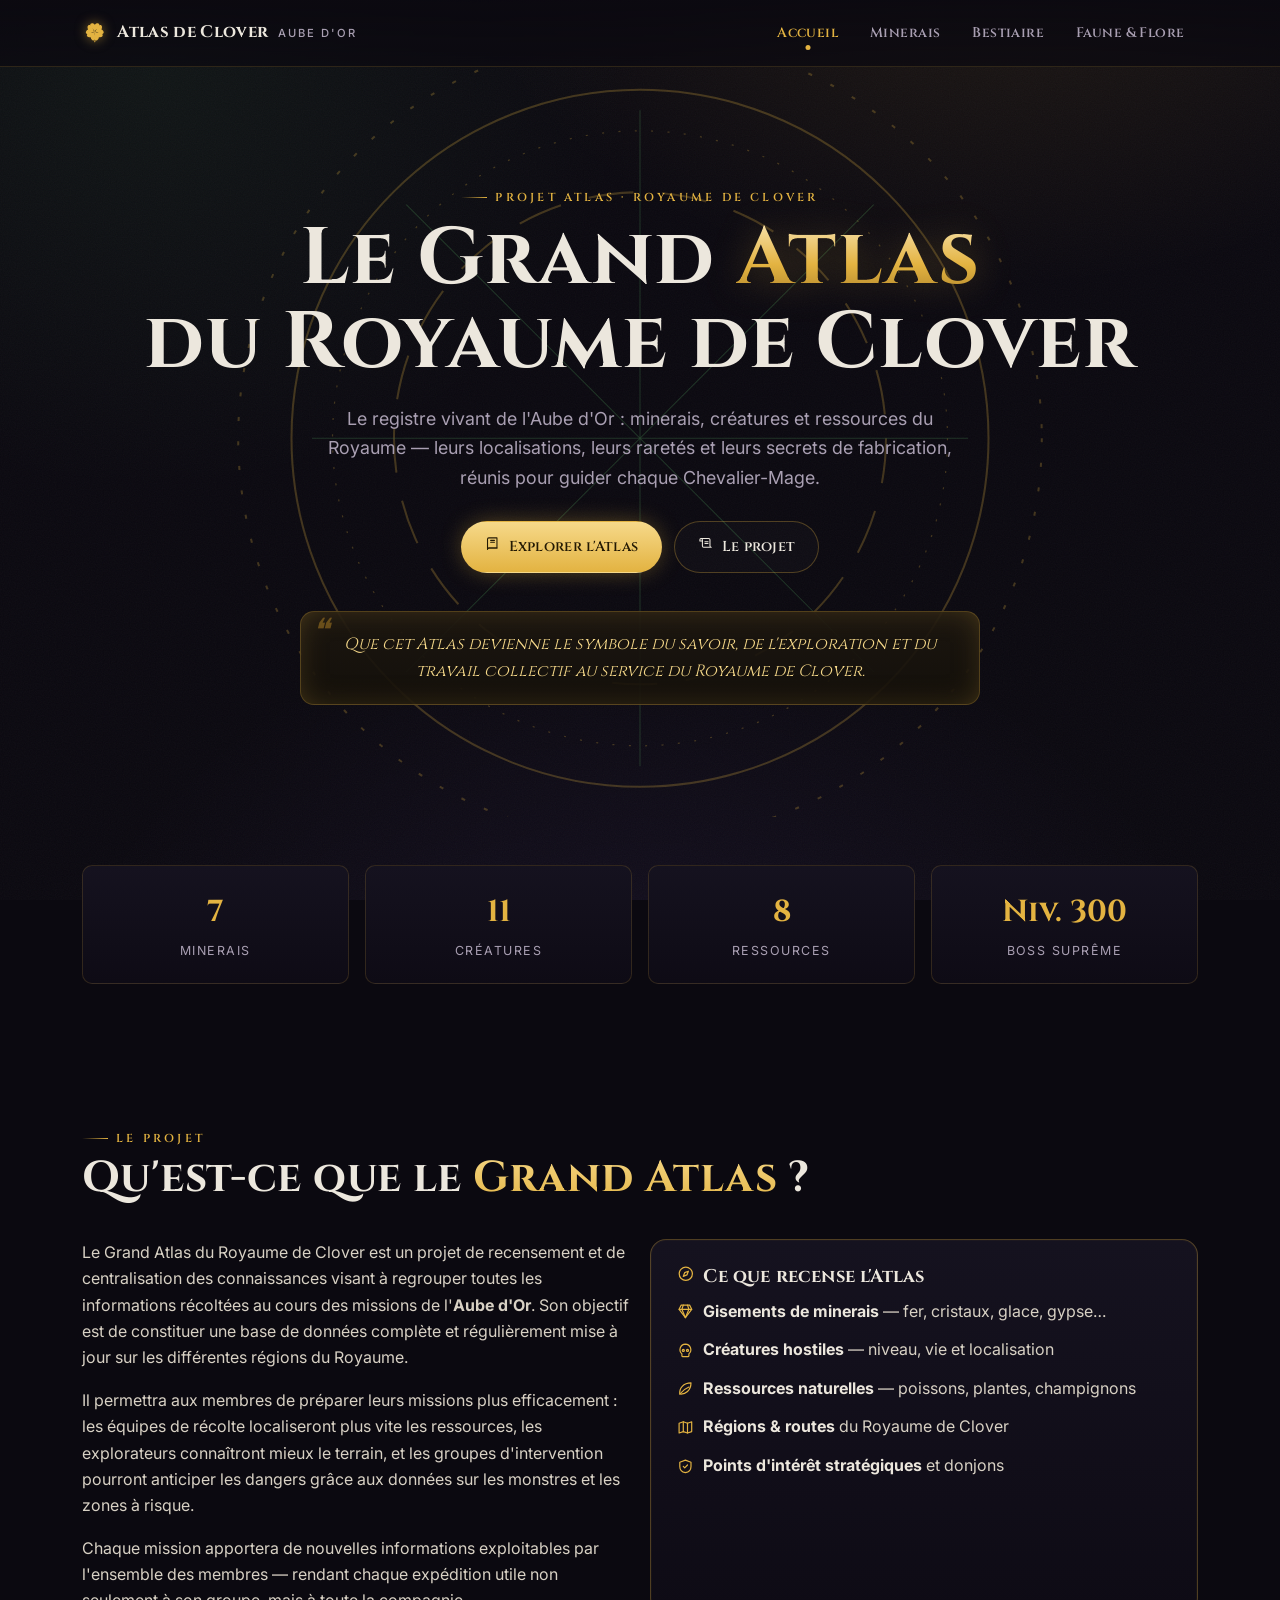
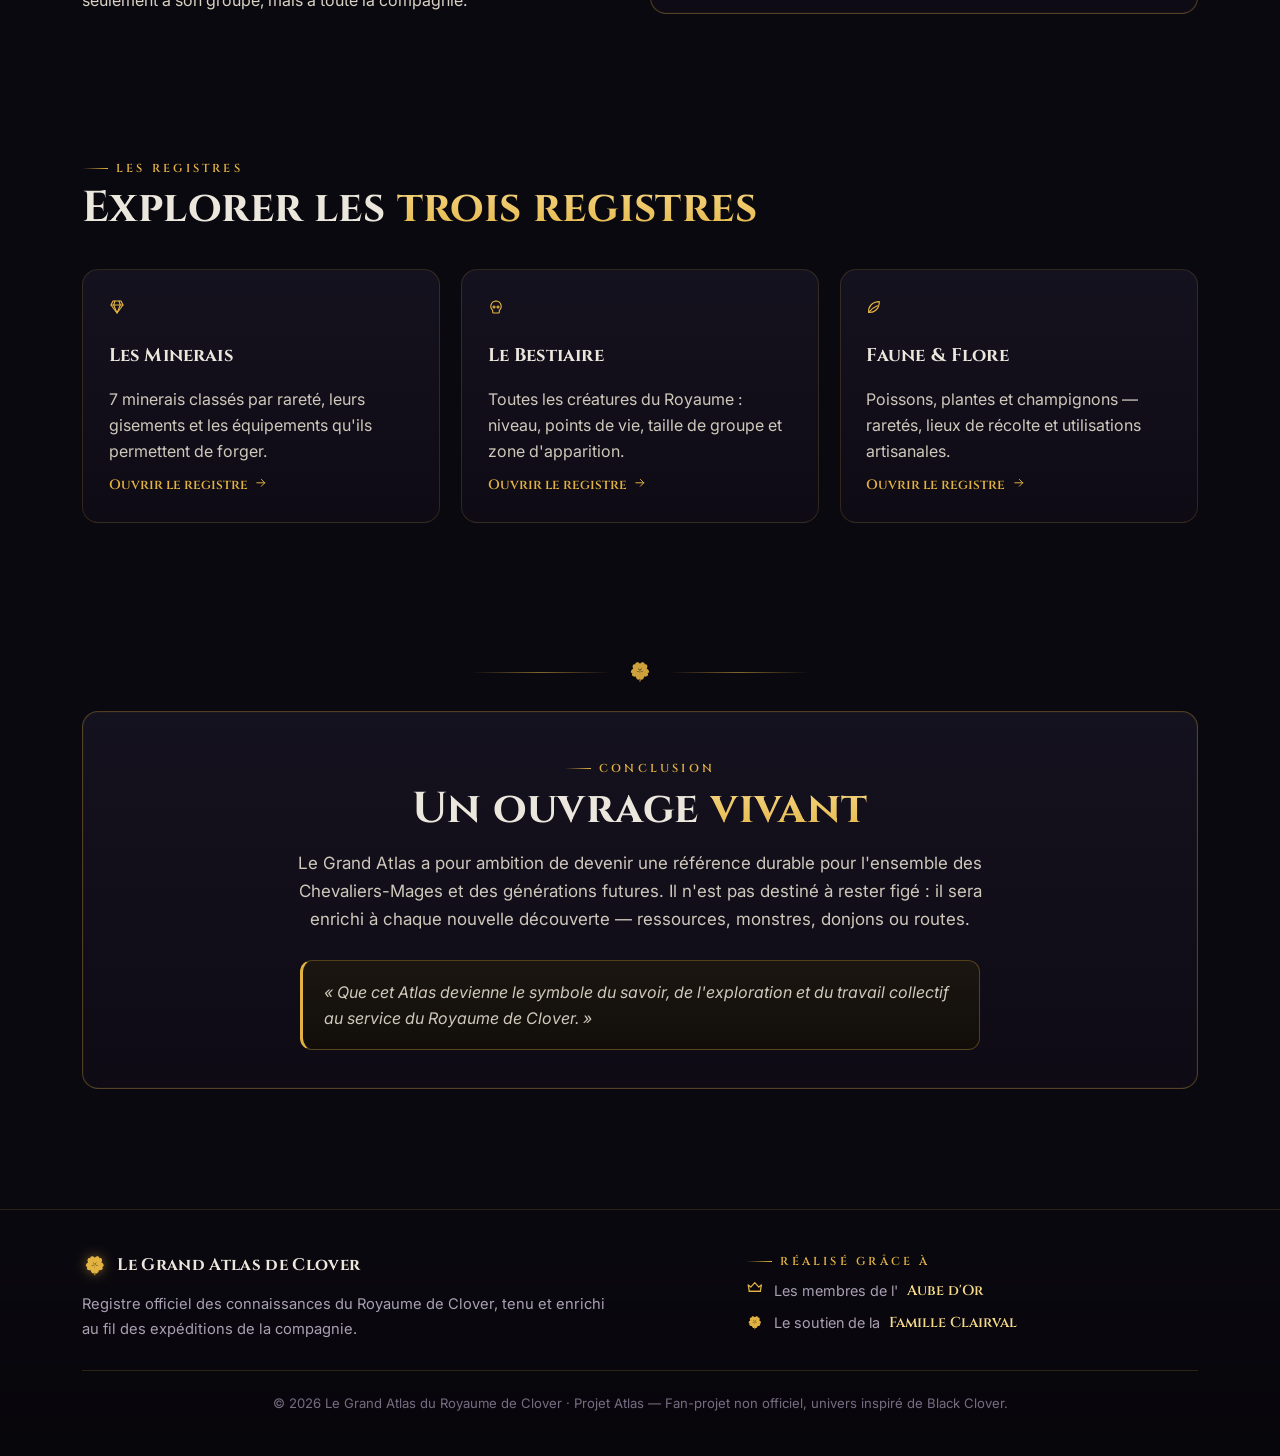
==== index.html @ 681b784f "Le Grand Atlas du Royaume de Clover — site initial Site-guide multi-pages au thème grimoire sombre (" ====
<!DOCTYPE html>
<html lang="fr">
<head>
  <meta charset="UTF-8" />
  <meta name="viewport" content="width=device-width, initial-scale=1.0" />
  <title>Le Grand Atlas du Royaume de Clover — Projet Atlas</title>
  <meta name="description" content="Le Grand Atlas du Royaume de Clover : guide officiel de l'Aube d'Or. Minerais, bestiaire, faune & flore — localisations, raretés, stats et craft." />
  <link rel="icon" href="data:image/svg+xml,<svg xmlns='http://www.w3.org/2000/svg' viewBox='-40 -40 80 88'><g fill='%23e3b341'><path d='M0 0C-2-9-16-12-16-22-16-29-8-32 0-24 8-32 16-29 16-22 16-12 2-9 0 0Z'/><path d='M0 0C-2-9-16-12-16-22-16-29-8-32 0-24 8-32 16-29 16-22 16-12 2-9 0 0Z' transform='rotate(72)'/><path d='M0 0C-2-9-16-12-16-22-16-29-8-32 0-24 8-32 16-29 16-22 16-12 2-9 0 0Z' transform='rotate(144)'/><path d='M0 0C-2-9-16-12-16-22-16-29-8-32 0-24 8-32 16-29 16-22 16-12 2-9 0 0Z' transform='rotate(216)'/><path d='M0 0C-2-9-16-12-16-22-16-29-8-32 0-24 8-32 16-29 16-22 16-12 2-9 0 0Z' transform='rotate(288)'/></g></svg>" />
  <link rel="preconnect" href="https://fonts.googleapis.com" />
  <link rel="preconnect" href="https://fonts.gstatic.com" crossorigin />
  <link href="https://fonts.googleapis.com/css2?family=Cinzel:wght@500;600;700;800&family=Inter:wght@400;500;600;700&display=swap" rel="stylesheet" />
  <link rel="stylesheet" href="css/styles.css" />
</head>
<body>

  <!-- Sprite SVG : trèfle à cinq feuilles -->
  <svg width="0" height="0" class="svg-sprite" aria-hidden="true" focusable="false" style="position:absolute">
    <symbol id="clover" viewBox="-40 -40 80 88">
      <g fill="currentColor">
        <path d="M0 0C-2-9-16-12-16-22-16-29-8-32 0-24 8-32 16-29 16-22 16-12 2-9 0 0Z"/>
        <path d="M0 0C-2-9-16-12-16-22-16-29-8-32 0-24 8-32 16-29 16-22 16-12 2-9 0 0Z" transform="rotate(72)"/>
        <path d="M0 0C-2-9-16-12-16-22-16-29-8-32 0-24 8-32 16-29 16-22 16-12 2-9 0 0Z" transform="rotate(144)"/>
        <path d="M0 0C-2-9-16-12-16-22-16-29-8-32 0-24 8-32 16-29 16-22 16-12 2-9 0 0Z" transform="rotate(216)"/>
        <path d="M0 0C-2-9-16-12-16-22-16-29-8-32 0-24 8-32 16-29 16-22 16-12 2-9 0 0Z" transform="rotate(288)"/>
      </g>
      <path d="M0 0C2 14 2 26 0 35" fill="none" stroke="currentColor" stroke-width="3.4" stroke-linecap="round"/>
    </symbol>
  </svg>

  <!-- ===== HEADER ===== -->
  <header class="header">
    <div class="container nav">
      <a href="index.html" class="brand">
        <svg class="clover clover--gold"><use href="#clover"/></svg>
        Atlas de Clover <small>Aube d'Or</small>
      </a>
      <nav class="nav-links" id="menu" aria-label="Navigation principale">
        <a href="index.html" class="is-active">Accueil</a>
        <a href="minerais.html">Minerais</a>
        <a href="bestiaire.html">Bestiaire</a>
        <a href="faune-flore.html">Faune &amp; Flore</a>
      </nav>
      <button class="burger" aria-label="Ouvrir le menu" aria-expanded="false">☰</button>
    </div>
  </header>

  <!-- ===== HERO ===== -->
  <section class="hero">
    <div class="hero-circle" aria-hidden="true">
      <svg viewBox="0 0 400 400" fill="none" stroke="rgba(227,179,65,.5)">
        <circle class="ring2" cx="200" cy="200" r="196" stroke-width="1" stroke-dasharray="2 10"/>
        <circle cx="200" cy="200" r="170" stroke-width="1"/>
        <circle cx="200" cy="200" r="150" stroke-width=".6" stroke-dasharray="1 7"/>
        <circle class="ring2" cx="200" cy="200" r="120" stroke-width="1" stroke-dasharray="22 14"/>
        <g stroke="rgba(95,191,106,.45)">
          <path d="M200 40 L200 360 M40 200 L360 200" stroke-width=".5"/>
          <path d="M86 86 L314 314 M314 86 L86 314" stroke-width=".5"/>
        </g>
      </svg>
    </div>
    <div class="container">
      <span class="kicker">Projet Atlas · Royaume de Clover</span>
      <h1>Le Grand <span class="gold">Atlas</span><br />du Royaume de Clover</h1>
      <p class="tagline">Le registre vivant de l'Aube d'Or : minerais, créatures et ressources du Royaume — leurs localisations, leurs raretés et leurs secrets de fabrication, réunis pour guider chaque Chevalier-Mage.</p>
      <div class="hero-actions">
        <a href="minerais.html" class="btn btn-primary"><span data-ico="book"></span> Explorer l'Atlas</a>
        <a href="#projet" class="btn btn-ghost"><span data-ico="scroll"></span> Le projet</a>
      </div>
      <p class="quote-scroll">Que cet Atlas devienne le symbole du savoir, de l'exploration et du travail collectif au service du Royaume de Clover.</p>
    </div>
  </section>

  <!-- ===== STATS ===== -->
  <section class="container section--tight">
    <div class="stats">
      <div class="stat reveal"><div class="num">7</div><div class="lbl">Minerais</div></div>
      <div class="stat reveal"><div class="num">11</div><div class="lbl">Créatures</div></div>
      <div class="stat reveal"><div class="num">8</div><div class="lbl">Ressources</div></div>
      <div class="stat reveal"><div class="num">Niv. 300</div><div class="lbl">Boss suprême</div></div>
    </div>
  </section>

  <!-- ===== LE PROJET ===== -->
  <section class="container section" id="projet">
    <div class="section-head">
      <span class="kicker">Le projet</span>
      <h2 class="section-title">Qu'est-ce que le <span class="accent">Grand Atlas</span> ?</h2>
    </div>
    <div class="grid grid-2">
      <div class="prose reveal">
        <p>Le Grand Atlas du Royaume de Clover est un projet de recensement et de centralisation des connaissances visant à regrouper toutes les informations récoltées au cours des missions de l'<b>Aube d'Or</b>. Son objectif est de constituer une base de données complète et régulièrement mise à jour sur les différentes régions du Royaume.</p>
        <p>Il permettra aux membres de préparer leurs missions plus efficacement : les équipes de récolte localiseront plus vite les ressources, les explorateurs connaîtront mieux le terrain, et les groupes d'intervention pourront anticiper les dangers grâce aux données sur les monstres et les zones à risque.</p>
        <p>Chaque mission apportera de nouvelles informations exploitables par l'ensemble des membres — rendant chaque expédition utile non seulement à son groupe, mais à toute la compagnie.</p>
      </div>
      <div class="panel panel--accent reveal">
        <h3><span data-ico="compass"></span> Ce que recense l'Atlas</h3>
        <ul class="list-clean" style="margin-top:.4rem">
          <li><span data-ico="gem"></span><span><b>Gisements de minerais</b> — fer, cristaux, glace, gypse…</span></li>
          <li><span data-ico="skull"></span><span><b>Créatures hostiles</b> — niveau, vie et localisation</span></li>
          <li><span data-ico="leaf"></span><span><b>Ressources naturelles</b> — poissons, plantes, champignons</span></li>
          <li><span data-ico="map"></span><span><b>Régions &amp; routes</b> du Royaume de Clover</span></li>
          <li><span data-ico="shield"></span><span><b>Points d'intérêt stratégiques</b> et donjons</span></li>
        </ul>
      </div>
    </div>
  </section>

  <!-- ===== HUB ===== -->
  <section class="container section--tight">
    <div class="section-head">
      <span class="kicker">Les registres</span>
      <h2 class="section-title">Explorer les <span class="accent">trois registres</span></h2>
    </div>
    <div class="grid grid-3">
      <a href="minerais.html" class="panel hub-card reveal">
        <span class="ico-lg" data-ico="gem"></span>
        <h3>Les Minerais</h3>
        <p>7 minerais classés par rareté, leurs gisements et les équipements qu'ils permettent de forger.</p>
        <span class="go">Ouvrir le registre <span data-ico="arrow"></span></span>
      </a>
      <a href="bestiaire.html" class="panel hub-card reveal">
        <span class="ico-lg" data-ico="skull"></span>
        <h3>Le Bestiaire</h3>
        <p>Toutes les créatures du Royaume : niveau, points de vie, taille de groupe et zone d'apparition.</p>
        <span class="go">Ouvrir le registre <span data-ico="arrow"></span></span>
      </a>
      <a href="faune-flore.html" class="panel hub-card reveal">
        <span class="ico-lg" data-ico="leaf"></span>
        <h3>Faune &amp; Flore</h3>
        <p>Poissons, plantes et champignons — raretés, lieux de récolte et utilisations artisanales.</p>
        <span class="go">Ouvrir le registre <span data-ico="arrow"></span></span>
      </a>
    </div>
  </section>

  <!-- ===== CONCLUSION ===== -->
  <section class="container section">
    <div class="ornament reveal"><svg class="clover clover--gold" style="width:26px;height:26px"><use href="#clover"/></svg></div>
    <div class="panel panel--accent reveal" style="margin-top:1.6rem;text-align:center;padding:2.4rem clamp(1.2rem,4vw,2.6rem)">
      <span class="kicker" style="justify-content:center">Conclusion</span>
      <h2 class="section-title" style="margin-bottom:1rem">Un ouvrage <span class="accent">vivant</span></h2>
      <p class="lead" style="margin:0 auto 1rem">Le Grand Atlas a pour ambition de devenir une référence durable pour l'ensemble des Chevaliers-Mages et des générations futures. Il n'est pas destiné à rester figé : il sera enrichi à chaque nouvelle découverte — ressources, monstres, donjons ou routes.</p>
      <p class="scroll-note" style="display:inline-block;text-align:left;max-width:680px;margin-top:.6rem">« Que cet Atlas devienne le symbole du savoir, de l'exploration et du travail collectif au service du Royaume de Clover. »</p>
    </div>
  </section>

  <!-- ===== FOOTER ===== -->
  <footer class="footer">
    <div class="container">
      <div class="footer-grid">
        <div>
          <a href="index.html" class="brand"><svg class="clover clover--gold"><use href="#clover"/></svg> Le Grand Atlas de Clover</a>
          <p>Registre officiel des connaissances du Royaume de Clover, tenu et enrichi au fil des expéditions de la compagnie.</p>
        </div>
        <div class="credits">
          <span class="kicker">Réalisé grâce à</span>
          <div class="credit"><span data-ico="crown"></span> Les membres de l'<b>Aube d'Or</b></div>
          <div class="credit"><svg class="clover clover--gold"><use href="#clover"/></svg> Le soutien de la <b>Famille Clairval</b></div>
        </div>
      </div>
      <div class="footer-copy">© <span data-year>2026</span> Le Grand Atlas du Royaume de Clover · Projet Atlas — Fan-projet non officiel, univers inspiré de Black Clover.</div>
    </div>
  </footer>

  <script src="js/main.js"></script>
</body>
</html>
---- css/styles.css ----
/* =====================================================================
   LE GRAND ATLAS DU ROYAUME DE CLOVER — Projet Atlas
   Thème "grimoire sombre" · HTML/CSS/JS pur
   Toutes les couleurs sont réglables ici (section :root).
   ===================================================================== */

:root{
  /* Fonds & surfaces */
  --bg:#0b0910;
  --bg-2:#0e0b15;
  --surface:#15121f;
  --surface-2:#1b1626;
  --parchment:#1d1710;
  /* Lignes / bordures dorées */
  --line:rgba(227,179,65,.16);
  --line-2:rgba(227,179,65,.30);
  --line-strong:rgba(227,179,65,.55);
  /* Accents */
  --gold:#e3b341;
  --gold-2:#f6d98a;
  --gold-deep:#9c7322;
  --clover:#5fbf6a;
  --clover-deep:#2f7d3a;
  --crimson:#d2483b;
  --purple:#9a6cff;
  /* Texte */
  --ink:#ece7dd;
  --muted:#a99fb2;
  --muted-2:#766c82;
  /* Raretés / classifications */
  --r-commune:#9aa6b0;
  --r-rare:#49a0ff;
  --r-epique:#b15cff;
  --r-legendaire:#f3a83a;
  --r-mythique:#ff5277;
  --r-divin:#2dd4bf;
  --r-artifact:#ffd76a;
  /* Layout */
  --maxw:1180px;
  --radius:16px;
  --radius-sm:10px;
  --shadow:0 18px 50px -22px rgba(0,0,0,.85);
  --glow-gold:0 0 24px -4px rgba(227,179,65,.45);
  --font-display:'Cinzel',Georgia,serif;
  --font-body:'Inter',system-ui,-apple-system,Segoe UI,Roboto,sans-serif;
}

*{box-sizing:border-box;margin:0;padding:0}
html{scroll-behavior:smooth}
body{
  font-family:var(--font-body);
  color:var(--ink);
  background:var(--bg);
  line-height:1.65;
  -webkit-font-smoothing:antialiased;
  overflow-x:hidden;
  position:relative;
}
/* Texture parcheminée + halo magique en fond */
body::before{
  content:"";position:fixed;inset:0;z-index:-2;pointer-events:none;
  background:
    radial-gradient(900px 600px at 78% -8%, rgba(227,179,65,.10), transparent 60%),
    radial-gradient(800px 700px at 12% 8%, rgba(95,191,106,.07), transparent 60%),
    radial-gradient(1000px 800px at 50% 120%, rgba(154,108,255,.08), transparent 60%),
    var(--bg);
}
body::after{
  content:"";position:fixed;inset:0;z-index:-1;pointer-events:none;opacity:.04;
  background-image:url("data:image/svg+xml,%3Csvg xmlns='http://www.w3.org/2000/svg' width='160' height='160'%3E%3Cfilter id='n'%3E%3CfeTurbulence type='fractalNoise' baseFrequency='0.85' numOctaves='2'/%3E%3C/filter%3E%3Crect width='100%25' height='100%25' filter='url(%23n)'/%3E%3C/svg%3E");
}

img{max-width:100%;display:block}
a{color:inherit;text-decoration:none}

.container{width:100%;max-width:var(--maxw);margin-inline:auto;padding-inline:clamp(1rem,4vw,2rem)}

/* ---------- Typographie ---------- */
h1,h2,h3,.display{font-family:var(--font-display);font-weight:700;line-height:1.15;letter-spacing:.01em}
.kicker{
  display:inline-flex;align-items:center;gap:.5rem;
  font-family:var(--font-display);font-size:.72rem;font-weight:600;
  letter-spacing:.28em;text-transform:uppercase;color:var(--gold);
}
.kicker::before{content:"";width:26px;height:1px;background:linear-gradient(90deg,transparent,var(--gold))}
.section-title{font-size:clamp(1.7rem,4vw,2.7rem);margin:.4rem 0 0}
.section-title .accent{
  background:linear-gradient(180deg,var(--gold-2),var(--gold));
  -webkit-background-clip:text;background-clip:text;color:transparent;
}
.lead{color:var(--muted);font-size:1.06rem;max-width:64ch}
.prose p{color:#d8d1c4;margin-bottom:1rem;max-width:74ch}
.prose p:last-child{margin-bottom:0}

/* ---------- Sections / ornements ---------- */
.section{padding-block:clamp(3rem,7vw,5.5rem)}
.section--tight{padding-block:clamp(2rem,4vw,3rem)}
.section-head{margin-bottom:2.2rem}
.ornament{display:flex;align-items:center;justify-content:center;gap:1rem;color:var(--gold-deep);margin:0 auto}
.ornament::before,.ornament::after{content:"";height:1px;width:min(140px,22vw);background:linear-gradient(90deg,transparent,var(--line-strong),transparent)}
.ornament svg{width:26px;height:26px;opacity:.9}

/* ---------- Clover mark ---------- */
.clover{width:1em;height:1em;display:inline-block;vertical-align:-.14em;color:var(--clover)}
.clover--gold{color:var(--gold)}

/* ---------- Header / Nav ---------- */
.header{
  position:sticky;top:0;z-index:50;
  backdrop-filter:blur(12px);
  background:linear-gradient(180deg,rgba(11,9,16,.94),rgba(11,9,16,.72));
  border-bottom:1px solid var(--line);
}
.nav{display:flex;align-items:center;gap:1.2rem;height:66px}
.brand{display:flex;align-items:center;gap:.6rem;font-family:var(--font-display);font-weight:700;font-size:1.05rem;letter-spacing:.02em}
.brand .clover{width:1.6rem;height:1.6rem;filter:drop-shadow(0 0 6px rgba(227,179,65,.5))}
.brand small{color:var(--muted);font-weight:500;font-family:var(--font-body);font-size:.7rem;letter-spacing:.18em;text-transform:uppercase}
.nav-links{display:flex;gap:.3rem;margin-left:auto}
.nav-links a{
  font-family:var(--font-display);font-size:.86rem;font-weight:600;letter-spacing:.03em;
  color:var(--muted);padding:.5rem .85rem;border-radius:999px;transition:.2s;position:relative;
}
.nav-links a:hover{color:var(--ink);background:rgba(227,179,65,.08)}
.nav-links a.is-active{color:var(--gold)}
.nav-links a.is-active::after{
  content:"";position:absolute;left:50%;bottom:2px;transform:translateX(-50%);
  width:5px;height:5px;border-radius:50%;background:var(--gold);box-shadow:var(--glow-gold)
}
.burger{display:none;margin-left:auto;background:none;border:1px solid var(--line-2);color:var(--gold);
  font-size:1.2rem;width:42px;height:42px;border-radius:10px;cursor:pointer}

/* ---------- Boutons ---------- */
.btn{
  display:inline-flex;align-items:center;gap:.55rem;cursor:pointer;
  font-family:var(--font-display);font-weight:600;font-size:.9rem;letter-spacing:.02em;
  padding:.8rem 1.4rem;border-radius:999px;border:1px solid transparent;transition:.22s;
}
.btn svg{width:1.05em;height:1.05em}
.btn-primary{background:linear-gradient(180deg,var(--gold-2),var(--gold));color:#241a04;box-shadow:var(--glow-gold)}
.btn-primary:hover{transform:translateY(-2px);box-shadow:0 0 30px -2px rgba(227,179,65,.6)}
.btn-ghost{border-color:var(--line-2);color:var(--ink);background:rgba(255,255,255,.02)}
.btn-ghost:hover{border-color:var(--gold);color:var(--gold);transform:translateY(-2px)}

/* ---------- Hero ---------- */
.hero{position:relative;overflow:hidden;padding-block:clamp(3.5rem,9vw,7rem);text-align:center}
.hero-circle{
  position:absolute;top:50%;left:50%;width:min(820px,120vw);aspect-ratio:1;translate:-50% -50%;
  z-index:-1;opacity:.5;pointer-events:none;
}
.hero-circle svg{width:100%;height:100%;animation:spin 60s linear infinite}
.hero-circle svg .ring2{animation:spin 90s linear infinite reverse;transform-origin:center}
@keyframes spin{to{transform:rotate(360deg)}}
.hero h1{font-size:clamp(2.4rem,7vw,5rem);margin:.6rem 0;line-height:1.05}
.hero h1 .gold{
  background:linear-gradient(180deg,#fff4d6,var(--gold) 55%,var(--gold-deep));
  -webkit-background-clip:text;background-clip:text;color:transparent;
  filter:drop-shadow(0 2px 18px rgba(227,179,65,.3));
}
.hero .tagline{color:var(--muted);font-size:1.12rem;max-width:60ch;margin:1.2rem auto 0}
.hero-actions{display:flex;gap:.8rem;justify-content:center;flex-wrap:wrap;margin-top:1.8rem}
.quote-scroll{
  margin:2.4rem auto 0;max-width:680px;padding:1.2rem 1.6rem;
  background:linear-gradient(180deg,rgba(29,23,16,.9),rgba(20,16,10,.9));
  border:1px solid var(--line-2);border-radius:14px;position:relative;
  font-family:var(--font-display);font-style:italic;color:var(--gold-2);font-size:1.02rem;
  box-shadow:inset 0 0 40px -20px rgba(227,179,65,.5)
}
.quote-scroll::before{content:"❝";position:absolute;top:-.4rem;left:.7rem;color:var(--gold-deep);font-size:2rem;opacity:.6}

/* ---------- Stats ---------- */
.stats{display:grid;grid-template-columns:repeat(4,1fr);gap:1rem}
.stat{
  text-align:center;padding:1.3rem 1rem;border-radius:var(--radius-sm);
  background:linear-gradient(180deg,var(--surface),var(--bg-2));border:1px solid var(--line);
}
.stat .num{font-family:var(--font-display);font-size:clamp(1.3rem,3vw,1.9rem);color:var(--gold);font-weight:700}
.stat .lbl{font-size:.78rem;color:var(--muted);text-transform:uppercase;letter-spacing:.12em;margin-top:.25rem}

/* ---------- Grilles & panneaux ---------- */
.grid{display:grid;gap:1.3rem}
.grid-2{grid-template-columns:repeat(2,1fr)}
.grid-3{grid-template-columns:repeat(3,1fr)}
.grid-4{grid-template-columns:repeat(4,1fr)}
.grid-auto{grid-template-columns:repeat(auto-fill,minmax(290px,1fr))}

.panel{
  background:linear-gradient(180deg,var(--surface),var(--bg-2));
  border:1px solid var(--line);border-radius:var(--radius);padding:1.6rem;position:relative;
}
.panel--accent{border-color:var(--line-2);box-shadow:inset 0 0 0 1px rgba(227,179,65,.04)}
.panel h3{font-size:1.15rem;display:flex;align-items:center;gap:.55rem;margin-bottom:.6rem}
.panel h3 .clover,.panel h3 svg{width:1.1rem;height:1.1rem;color:var(--gold)}
.panel p{color:#cfc8bb}

/* Carte-lien du hub */
.hub-card{display:flex;flex-direction:column;gap:.6rem;transition:.25s;overflow:hidden}
.hub-card:hover{transform:translateY(-4px);border-color:var(--line-strong);box-shadow:var(--shadow)}
.hub-card .ico-lg{width:40px;height:40px;color:var(--gold)}
.hub-card .go{margin-top:auto;color:var(--gold);font-weight:600;font-size:.85rem;font-family:var(--font-display);display:inline-flex;gap:.4rem;align-items:center}
.hub-card:hover .go svg{transform:translateX(4px)}
.hub-card .go svg{transition:.2s;width:1em;height:1em}

/* ---------- Badges de rareté ---------- */
.rarity{
  --c:var(--r-commune);
  display:inline-flex;align-items:center;gap:.4rem;font-family:var(--font-display);
  font-size:.72rem;font-weight:600;letter-spacing:.08em;text-transform:uppercase;
  padding:.28rem .7rem;border-radius:999px;color:var(--c);
  border:1px solid color-mix(in srgb,var(--c) 50%,transparent);
  background:color-mix(in srgb,var(--c) 12%,transparent);
}
.rarity::before{content:"";width:7px;height:7px;border-radius:50%;background:var(--c);box-shadow:0 0 8px var(--c)}
.rarity.commune{--c:var(--r-commune)}
.rarity.rare{--c:var(--r-rare)}
.rarity.epique{--c:var(--r-epique)}
.rarity.legendaire{--c:var(--r-legendaire)}
.rarity.mythique{--c:var(--r-mythique)}
.rarity.divin{--c:var(--r-divin)}
.rarity.artifact{
  color:#1c1407;border:none;
  background:linear-gradient(110deg,#f6d98a,#5fbf6a,#2dd4bf,#f3a83a);
  background-size:300% 100%;animation:shimmer 6s linear infinite
}
.rarity.artifact::before{background:#1c1407;box-shadow:none}
@keyframes shimmer{to{background-position:300% 0}}

/* ---------- Cartes Minerai / Ressource ---------- */
.card{
  background:linear-gradient(180deg,var(--surface),var(--bg-2));
  border:1px solid var(--line);border-radius:var(--radius);overflow:hidden;
  display:flex;flex-direction:column;transition:.25s;
}
.card:hover{transform:translateY(-5px);border-color:var(--line-2);box-shadow:var(--shadow)}
.card-media{position:relative;aspect-ratio:16/10;overflow:hidden;background:#000}
.card-media img{width:100%;height:100%;object-fit:cover;transition:.4s}
.card:hover .card-media img{transform:scale(1.06)}
.card-media::after{content:"";position:absolute;inset:0;background:linear-gradient(180deg,transparent 55%,rgba(11,9,16,.85))}
.card-media .rarity{position:absolute;top:.7rem;left:.7rem;z-index:2;backdrop-filter:blur(4px)}
.card-body{padding:1.1rem 1.2rem 1.3rem;display:flex;flex-direction:column;gap:.55rem;flex:1}
.card-title{font-family:var(--font-display);font-size:1.18rem;font-weight:700;color:var(--ink)}
.meta-line{display:flex;align-items:center;gap:.5rem;font-size:.86rem;color:var(--muted)}
.meta-line svg{width:1em;height:1em;color:var(--gold);flex:none}
.craft{
  margin-top:.3rem;font-size:.85rem;color:#d8d1c4;
  border-top:1px dashed var(--line-2);padding-top:.7rem;display:flex;gap:.5rem;align-items:flex-start
}
.craft svg{width:1.05em;height:1.05em;color:var(--clover);flex:none;margin-top:.15rem}
.craft b{color:var(--gold-2);font-weight:600}

/* ---------- Cartes Monstre (bestiaire) ---------- */
.beast{
  background:linear-gradient(180deg,var(--surface),var(--bg-2));
  border:1px solid var(--line);border-radius:var(--radius);overflow:hidden;transition:.25s;
  display:flex;flex-direction:column;
}
.beast:hover{transform:translateY(-5px);box-shadow:var(--shadow);border-color:var(--line-2)}
.beast.boss{border-color:color-mix(in srgb,var(--crimson) 55%,transparent);box-shadow:0 0 30px -12px rgba(210,72,59,.6)}
.beast-media{position:relative;aspect-ratio:16/11;background:#000;overflow:hidden}
.beast-media img{width:100%;height:100%;object-fit:cover;transition:.4s}
.beast:hover .beast-media img{transform:scale(1.05)}
.beast-media::after{content:"";position:absolute;inset:0;background:linear-gradient(180deg,transparent 50%,rgba(11,9,16,.8))}
.lvl-badge{
  position:absolute;top:.7rem;left:.7rem;z-index:2;display:flex;align-items:center;gap:.45rem;
  font-family:var(--font-display);font-weight:700;font-size:.8rem;padding:.3rem .7rem;border-radius:999px;
  background:rgba(11,9,16,.7);backdrop-filter:blur(4px);border:1px solid var(--line-2);color:var(--ink)
}
.lvl-badge .dot{width:8px;height:8px;border-radius:50%;background:var(--danger,#5fbf6a);box-shadow:0 0 8px var(--danger,#5fbf6a)}
.boss-tag{
  position:absolute;top:.7rem;right:.7rem;z-index:2;font-family:var(--font-display);font-weight:700;
  font-size:.72rem;letter-spacing:.15em;padding:.3rem .65rem;border-radius:6px;color:#fff;
  background:linear-gradient(180deg,#e2594a,var(--crimson));box-shadow:0 0 16px -2px rgba(210,72,59,.8)
}
.beast-body{padding:1.1rem 1.2rem 1.3rem}
.beast-title{font-family:var(--font-display);font-size:1.2rem;font-weight:700;margin-bottom:.7rem;display:flex;align-items:center;justify-content:space-between;gap:.5rem}
.stat-grid{display:grid;grid-template-columns:1fr 1fr;gap:.5rem .8rem;margin-bottom:.7rem}
.stat-cell{display:flex;flex-direction:column;gap:.1rem;background:rgba(255,255,255,.02);border:1px solid var(--line);border-radius:8px;padding:.45rem .6rem}
.stat-cell .k{font-size:.66rem;text-transform:uppercase;letter-spacing:.1em;color:var(--muted-2)}
.stat-cell .v{font-family:var(--font-display);font-weight:600;color:var(--ink);font-size:.95rem}
.stat-cell .v.hp{color:var(--crimson)}
.stat-cell .v.lv{color:var(--gold)}
.beast .loc{display:flex;gap:.45rem;align-items:flex-start;font-size:.85rem;color:var(--muted)}
.beast .loc svg{width:1em;height:1em;color:var(--gold);flex:none;margin-top:.2rem}
.tag-attack{display:inline-flex;align-items:center;gap:.35rem;font-size:.74rem;padding:.22rem .6rem;border-radius:999px;margin-top:.6rem;
  border:1px solid var(--line-2);color:var(--muted)}
.tag-attack.magic{color:var(--purple);border-color:color-mix(in srgb,var(--purple) 45%,transparent);background:color-mix(in srgb,var(--purple) 10%,transparent)}
.tag-attack.phys{color:var(--clover);border-color:color-mix(in srgb,var(--clover) 40%,transparent);background:color-mix(in srgb,var(--clover) 10%,transparent)}

/* ---------- Filtres ---------- */
.filters{display:flex;flex-wrap:wrap;gap:.5rem;margin-bottom:1.8rem;align-items:center}
.filters .flabel{font-family:var(--font-display);font-size:.78rem;letter-spacing:.12em;text-transform:uppercase;color:var(--muted-2);margin-right:.3rem}
.chip{
  font-family:var(--font-body);font-size:.82rem;font-weight:500;cursor:pointer;
  padding:.4rem .9rem;border-radius:999px;border:1px solid var(--line-2);color:var(--muted);
  background:transparent;transition:.18s;
}
.chip:hover{color:var(--ink);border-color:var(--gold)}
.chip.is-on{background:linear-gradient(180deg,var(--gold-2),var(--gold));color:#241a04;border-color:transparent;font-weight:600}
.is-hidden{display:none!important}

/* ---------- Vignettes poissons ---------- */
.fish-row{display:grid;grid-template-columns:repeat(auto-fill,minmax(150px,1fr));gap:1rem}
.fish{
  background:linear-gradient(180deg,var(--surface),var(--bg-2));border:1px solid var(--line);
  border-radius:14px;padding:1rem;text-align:center;transition:.22s
}
.fish:hover{transform:translateY(-4px);border-color:var(--line-2);box-shadow:var(--shadow)}
.fish img{width:84px;height:84px;object-fit:contain;margin:0 auto .6rem;border-radius:12px;
  border:1px solid var(--line-2);background:#0c0a12;image-rendering:auto}
.fish .fn{font-family:var(--font-display);font-weight:600;font-size:.95rem;margin-bottom:.35rem}

/* Liste à puces stylée */
.list-clean{list-style:none;display:flex;flex-direction:column;gap:.55rem}
.list-clean li{display:flex;gap:.6rem;align-items:flex-start;color:#d8d1c4}
.list-clean li svg{width:1.05em;height:1.05em;color:var(--gold);flex:none;margin-top:.35rem}
.list-clean li b{color:var(--ink)}

/* Encart "parchemin" */
.scroll-note{
  background:linear-gradient(180deg,rgba(29,23,16,.9),rgba(18,14,9,.92));
  border:1px solid var(--line-2);border-left:3px solid var(--gold);
  border-radius:12px;padding:1.1rem 1.3rem;color:var(--gold-2);font-style:italic
}

/* ---------- Footer ---------- */
.footer{border-top:1px solid var(--line);margin-top:2rem;padding-block:2.6rem;background:linear-gradient(180deg,transparent,rgba(0,0,0,.3))}
.footer-grid{display:grid;grid-template-columns:1.4fr 1fr;gap:2rem;align-items:start}
.footer .brand{margin-bottom:.8rem}
.footer p{color:var(--muted);font-size:.92rem;max-width:60ch}
.credits{display:flex;flex-direction:column;gap:.5rem}
.credit{display:flex;align-items:center;gap:.6rem;color:var(--muted);font-size:.9rem}
.credit svg,.credit .clover{width:1.1rem;height:1.1rem;color:var(--gold);flex:none}
.credit b{color:var(--gold-2);font-family:var(--font-display);font-weight:600}
.footer-copy{border-top:1px solid var(--line);margin-top:1.8rem;padding-top:1.4rem;color:var(--muted-2);font-size:.82rem;text-align:center}

/* ---------- Reveal ---------- */
.reveal{opacity:0;transform:translateY(22px);transition:opacity .7s ease,transform .7s ease}
.reveal.in{opacity:1;transform:none}
@media (prefers-reduced-motion:reduce){
  .reveal{opacity:1;transform:none;transition:none}
  .hero-circle svg,.hero-circle svg .ring2{animation:none}
}

/* ---------- Responsive ---------- */
@media (max-width:920px){
  .grid-4{grid-template-columns:repeat(2,1fr)}
  .grid-3{grid-template-columns:repeat(2,1fr)}
  .footer-grid{grid-template-columns:1fr}
}
@media (max-width:720px){
  .nav-links{
    position:fixed;inset:66px 0 auto 0;flex-direction:column;gap:0;
    background:rgba(11,9,16,.98);border-bottom:1px solid var(--line);
    padding:.5rem 1rem 1rem;transform:translateY(-130%);transition:.3s;margin:0
  }
  .nav-links.open{transform:none}
  .nav-links a{padding:.85rem;border-radius:8px}
  .burger{display:block}
  .stats{grid-template-columns:repeat(2,1fr)}
  .grid-2{grid-template-columns:1fr}
}
@media (max-width:480px){
  .grid-4,.grid-3{grid-template-columns:1fr}
}
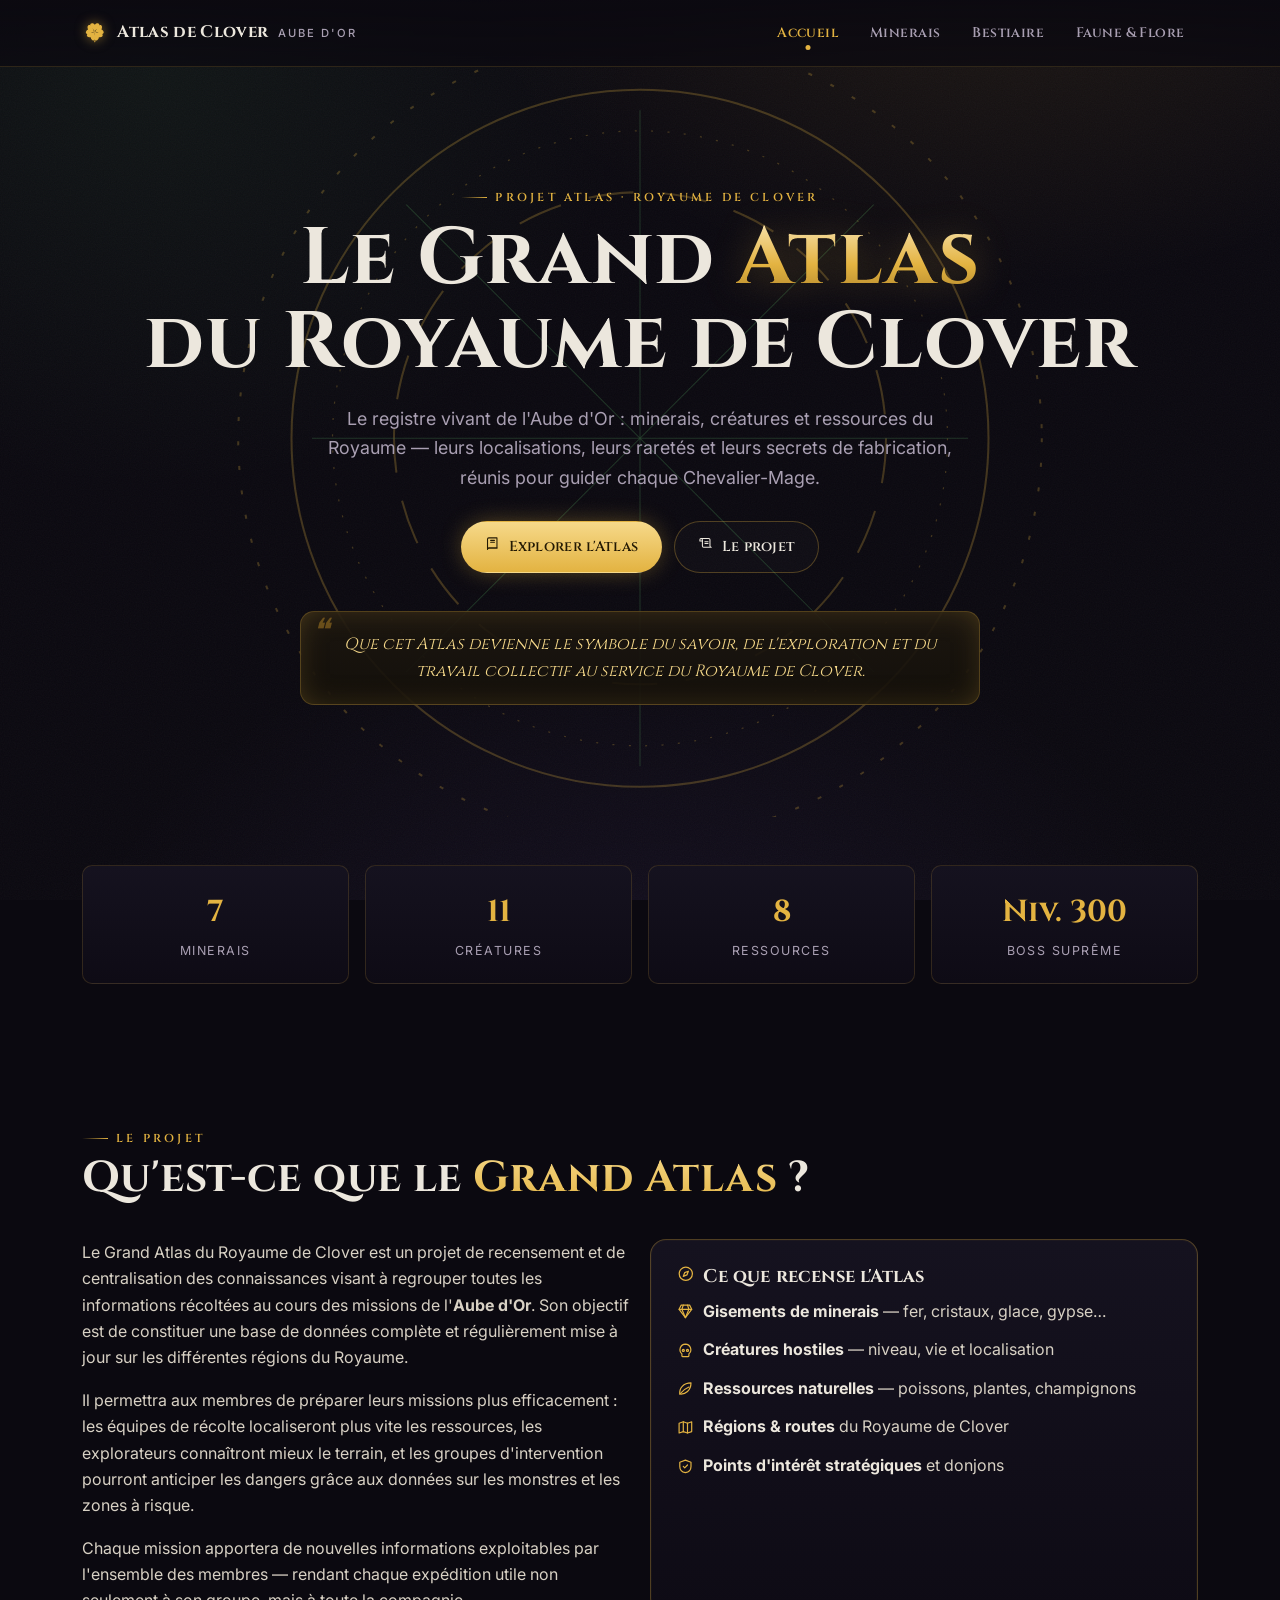
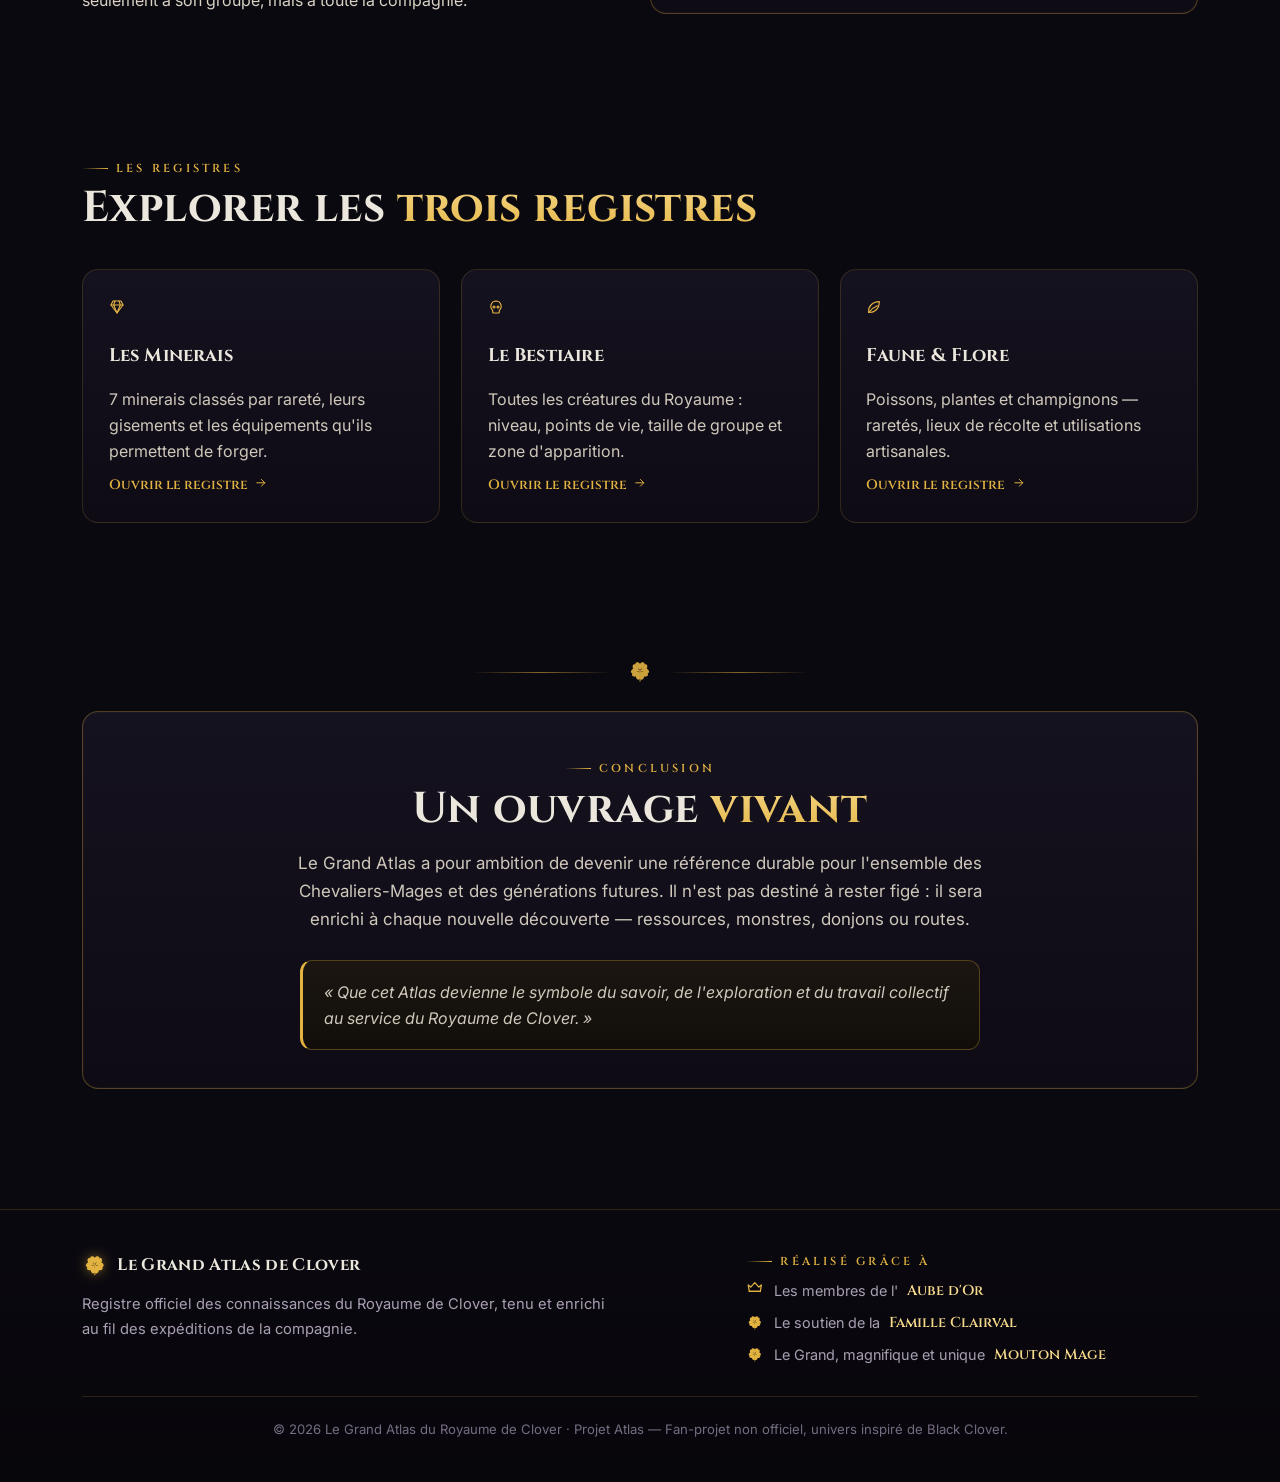
==== commit 4e5d0b7c: "Update index.html" ====
--- a/index.html
+++ b/index.html
@@ -156,6 +156,7 @@
           <span class="kicker">Réalisé grâce à</span>
           <div class="credit"><span data-ico="crown"></span> Les membres de l'<b>Aube d'Or</b></div>
           <div class="credit"><svg class="clover clover--gold"><use href="#clover"/></svg> Le soutien de la <b>Famille Clairval</b></div>
+          <div class="credit"><svg class="clover clover--gold"><use href="#clover"/></svg> Le Grand, magnifique et unique <b>Mouton Mage</b></div>
         </div>
       </div>
       <div class="footer-copy">© <span data-year>2026</span> Le Grand Atlas du Royaume de Clover · Projet Atlas — Fan-projet non officiel, univers inspiré de Black Clover.</div>
